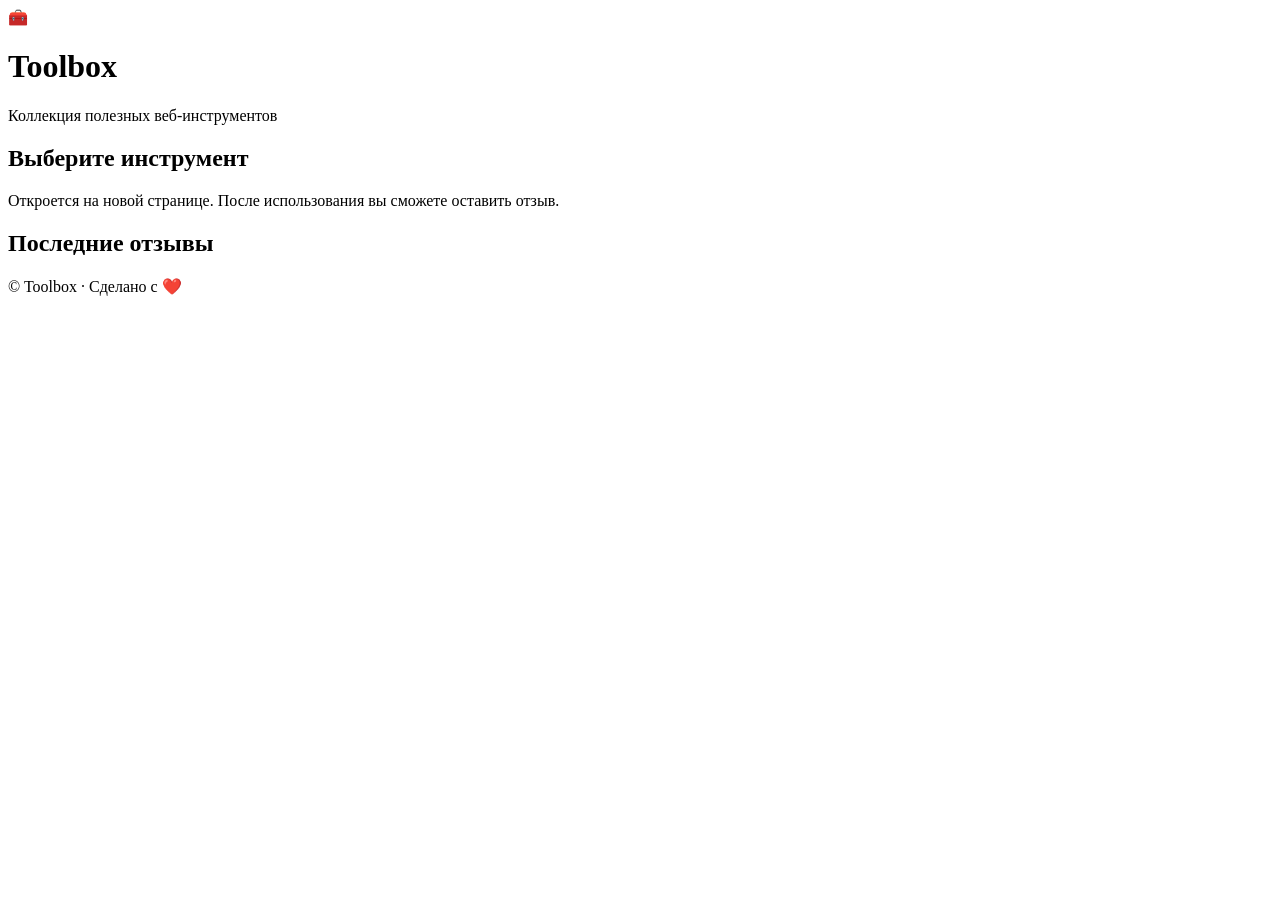
==== index.html @ dfa00b99 "Create index.html" ====
<!DOCTYPE html>
<html lang="ru">
<head>
<meta charset="UTF-8">
<meta name="viewport" content="width=device-width, initial-scale=1.0">
<title>Toolbox — мои инструменты</title>
<link rel="stylesheet" href="css/style.css">
</head>
<body>
  <header class="site-header">
    <div class="wrap">
      <div class="brand">
        <div class="brand-logo">🧰</div>
        <div>
          <h1>Toolbox</h1>
          <p>Коллекция полезных веб-инструментов</p>
        </div>
      </div>
    </div>
  </header>

  <main class="wrap">
    <section class="intro">
      <h2>Выберите инструмент</h2>
      <p>Откроется на новой странице. После использования вы сможете оставить отзыв.</p>
    </section>

    <section id="toolsGrid" class="tools-grid" aria-live="polite"></section>

    <section class="reviews-summary">
      <h2>Последние отзывы</h2>
      <div id="recentReviews" class="recent-reviews"></div>
    </section>
  </main>

  <footer class="site-footer">
    <div class="wrap">
      <p>© <span id="year"></span> Toolbox · Сделано с ❤️</p>
    </div>
  </footer>

  <script src="js/tools.js"></script>
  <script src="js/reviews.js"></script>
  <script src="js/main.js"></script>
</body>
</html>
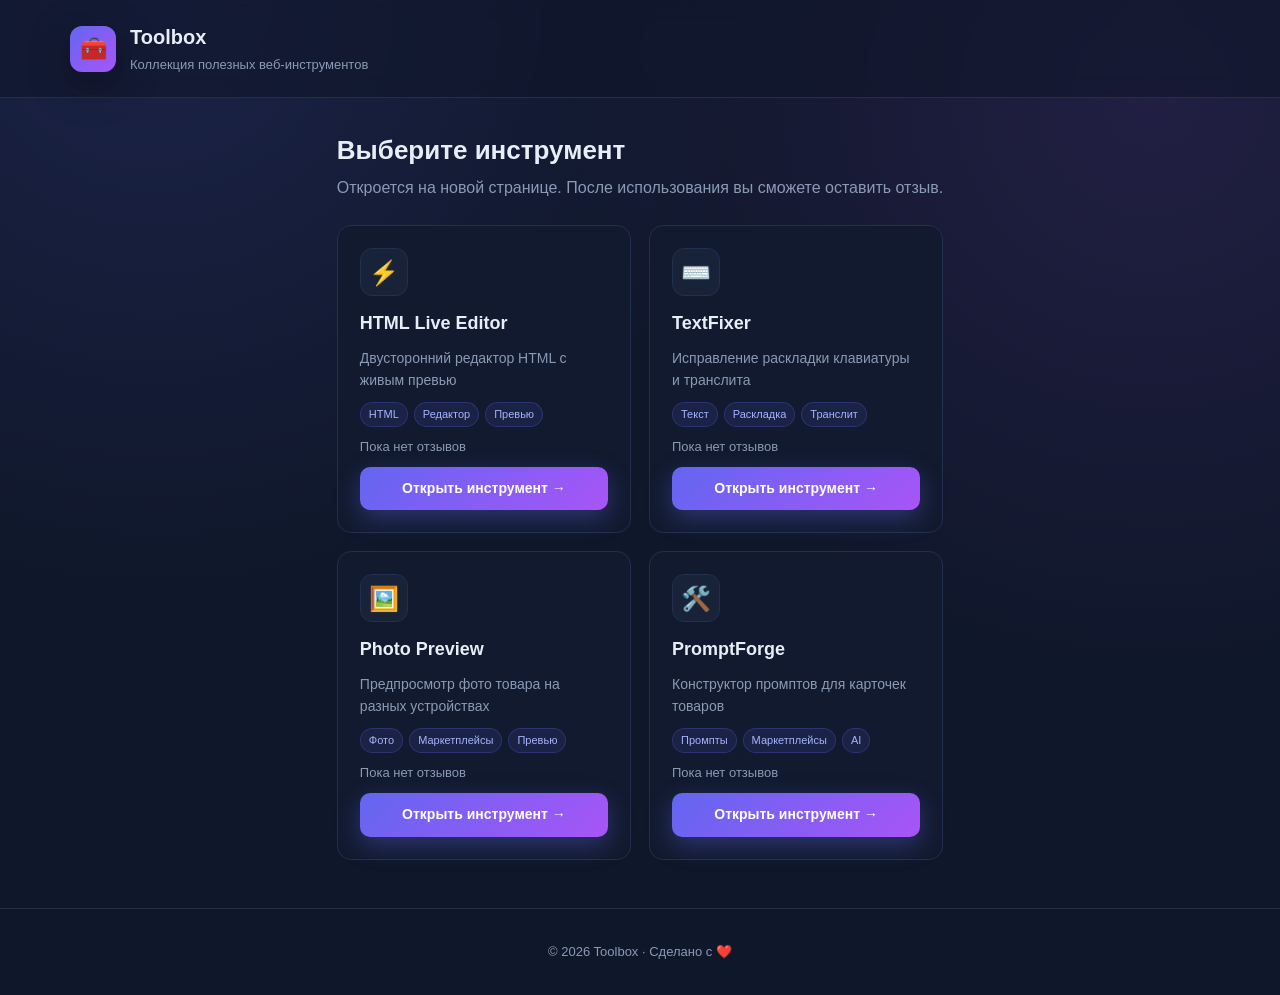
==== commit 2c32bed3: "Update index.html" ====
--- a/index.html
+++ b/index.html
@@ -26,11 +26,6 @@
     </section>
 
     <section id="toolsGrid" class="tools-grid" aria-live="polite"></section>
-
-    <section class="reviews-summary">
-      <h2>Последние отзывы</h2>
-      <div id="recentReviews" class="recent-reviews"></div>
-    </section>
   </main>
 
   <footer class="site-footer">
--- a/css/style.css
+++ b/css/style.css
@@ -0,0 +1,196 @@
+:root {
+  --bg: #0f172a;
+  --surface: #111a2e;
+  --surface-2: #182238;
+  --text: #e8eef8;
+  --muted: #8a9ab5;
+  --border: #22304d;
+  --accent-1: #6366f1;
+  --accent-2: #a855f7;
+  --accent-3: #4f7cf7;
+  --danger: #ef4444;
+  --radius: 14px;
+  --shadow: 0 12px 40px rgba(0,0,0,.35);
+}
+
+* { box-sizing: border-box; }
+html, body { margin: 0; padding: 0; }
+body {
+  font-family: -apple-system, "Segoe UI", Roboto, Arial, sans-serif;
+  background:
+    radial-gradient(circle at 12% 0%, rgba(99,102,241,.15), transparent 40%),
+    radial-gradient(circle at 90% 10%, rgba(168,85,247,.12), transparent 40%),
+    var(--bg);
+  color: var(--text);
+  min-height: 100vh;
+  display: flex;
+  flex-direction: column;
+  line-height: 1.55;
+}
+a { color: inherit; text-decoration: none; }
+.wrap { max-width: 1180px; margin: 0 auto; padding: 0 20px; }
+.narrow { max-width: 720px; }
+.muted { color: var(--muted); }
+.hidden { display: none !important; }
+.center { text-align: center; }
+
+/* Header */
+.site-header {
+  padding: 22px 0;
+  border-bottom: 1px solid var(--border);
+  background: rgba(15,23,42,.6);
+  backdrop-filter: blur(10px);
+  position: sticky; top: 0; z-index: 10;
+}
+.site-header.compact { padding: 14px 0; }
+.header-row { display: flex; align-items: center; gap: 16px; }
+.header-row .spacer { flex: 1; }
+.brand { display: flex; align-items: center; gap: 14px; }
+.brand-logo {
+  width: 46px; height: 46px; border-radius: 12px;
+  display: grid; place-items: center; font-size: 22px;
+  background: linear-gradient(135deg, var(--accent-1), var(--accent-2));
+  box-shadow: var(--shadow);
+}
+.brand h1 { margin: 0; font-size: 20px; }
+.brand p { margin: 2px 0 0; font-size: 13px; color: var(--muted); }
+.back-link { color: var(--muted); font-size: 14px; }
+.back-link:hover { color: var(--text); }
+#toolTitle { font-size: 18px; margin: 0; }
+
+/* Main */
+main.wrap { padding-top: 32px; padding-bottom: 48px; flex: 1; }
+.intro h2 { margin: 0 0 6px; font-size: 26px; }
+.intro p { margin: 0 0 24px; color: var(--muted); }
+
+.tools-grid {
+  display: grid;
+  grid-template-columns: repeat(auto-fill, minmax(260px, 1fr));
+  gap: 18px;
+}
+.tool-card {
+  background: var(--surface);
+  border: 1px solid var(--border);
+  border-radius: var(--radius);
+  padding: 22px;
+  display: flex; flex-direction: column; gap: 10px;
+  transition: transform .15s ease, border-color .15s ease;
+}
+.tool-card:hover { transform: translateY(-2px); border-color: var(--accent-1); }
+.tool-icon {
+  width: 48px; height: 48px; border-radius: 12px;
+  display: grid; place-items: center; font-size: 24px;
+  background: var(--surface-2);
+  border: 1px solid var(--border);
+}
+.tool-card h3 { margin: 4px 0 0; font-size: 18px; }
+.tool-card p { margin: 0; color: var(--muted); font-size: 14px; flex: 1; }
+.tags { display: flex; flex-wrap: wrap; gap: 6px; }
+.tag {
+  font-size: 11px; padding: 3px 8px; border-radius: 999px;
+  background: rgba(99,102,241,.12); color: #a5b4fc;
+  border: 1px solid rgba(99,102,241,.25);
+}
+.rating { font-size: 13px; display: flex; align-items: center; gap: 8px; flex-wrap: wrap; }
+.stars { color: #fbbf24; letter-spacing: 2px; }
+.stars.small { font-size: 12px; }
+.rating-meta { color: var(--muted); }
+
+/* Buttons */
+.btn {
+  display: inline-flex; align-items: center; justify-content: center; gap: 6px;
+  padding: 11px 18px; border-radius: 10px;
+  border: 1px solid var(--border);
+  background: var(--surface-2);
+  color: var(--text); font-weight: 600; font-size: 14px;
+  cursor: pointer; transition: transform .15s ease, border-color .15s ease, background .15s ease;
+}
+.btn:hover { transform: translateY(-1px); border-color: var(--accent-1); }
+.btn.primary {
+  border: 0;
+  background: linear-gradient(135deg, var(--accent-1), var(--accent-2));
+  color: #fff;
+  box-shadow: 0 8px 24px rgba(99,102,241,.35);
+}
+.btn.primary:hover { filter: brightness(1.08); }
+
+/* Reviews summary */
+.reviews-summary { margin-top: 48px; }
+.reviews-summary h2 { font-size: 22px; margin: 0 0 16px; }
+.recent-reviews { display: grid; grid-template-columns: repeat(auto-fill, minmax(280px, 1fr)); gap: 14px; }
+.review-item {
+  background: var(--surface); border: 1px solid var(--border);
+  border-radius: 12px; padding: 14px 16px;
+}
+.review-head { display: flex; justify-content: space-between; align-items: center; gap: 8px; margin-bottom: 6px; }
+.review-item p { margin: 0 0 6px; font-size: 14px; }
+
+/* Tool page */
+.stage { padding: 24px 0 40px; flex: 1; }
+.iframe-shell {
+  border: 1px solid var(--border);
+  border-radius: var(--radius);
+  overflow: hidden;
+  background: #0b1222;
+  height: calc(100vh - 220px);
+  min-height: 480px;
+}
+.iframe-shell iframe {
+  width: 100%; height: 100%; border: 0; display: block;
+  background: #fff;
+}
+.actions {
+  display: flex; flex-wrap: wrap; gap: 12px;
+  margin-top: 18px; justify-content: center;
+}
+
+/* Review card */
+.review-card {
+  background: var(--surface); border: 1px solid var(--border);
+  border-radius: var(--radius); padding: 28px; box-shadow: var(--shadow);
+}
+.review-card h2 { margin: 0 0 4px; font-size: 22px; }
+.review-card > p { margin: 0 0 22px; }
+.stars-field { border: 0; padding: 0; margin: 0 0 18px; }
+.stars-field legend { font-weight: 600; margin-bottom: 10px; }
+.star-input { display: flex; gap: 6px; }
+.star-input button {
+  background: transparent; border: 0; cursor: pointer;
+  font-size: 34px; line-height: 1; color: #2c3a55;
+  padding: 0 4px; transition: color .15s ease, transform .15s ease;
+}
+.star-input button:hover,
+.star-input button.active { color: #fbbf24; transform: scale(1.05); }
+.error-text { color: var(--danger); font-size: 13px; margin-top: 6px; min-height: 16px; }
+.field { display: flex; flex-direction: column; gap: 8px; margin-bottom: 6px; }
+.field textarea {
+  width: 100%; resize: vertical; padding: 12px;
+  background: var(--surface-2); color: var(--text);
+  border: 1px solid var(--border); border-radius: 10px;
+  font: inherit;
+}
+.field textarea:focus { outline: none; border-color: var(--accent-1); }
+
+/* Thanks */
+.thanks-card {
+  background: var(--surface); border: 1px solid var(--border);
+  border-radius: var(--radius); padding: 40px 28px;
+  box-shadow: var(--shadow);
+}
+.thanks-emoji { font-size: 54px; margin-bottom: 8px; }
+.thanks-card h2 { margin: 0 0 8px; }
+.thanks-card .btn { margin-top: 16px; }
+
+/* Footer */
+.site-footer {
+  border-top: 1px solid var(--border);
+  padding: 20px 0;
+  color: var(--muted);
+  font-size: 13px;
+  text-align: center;
+}
+
+@media (max-width: 640px) {
+  .iframe-shell { height: 70vh; }
+  .star-input button { font-size: 30px; }
+}
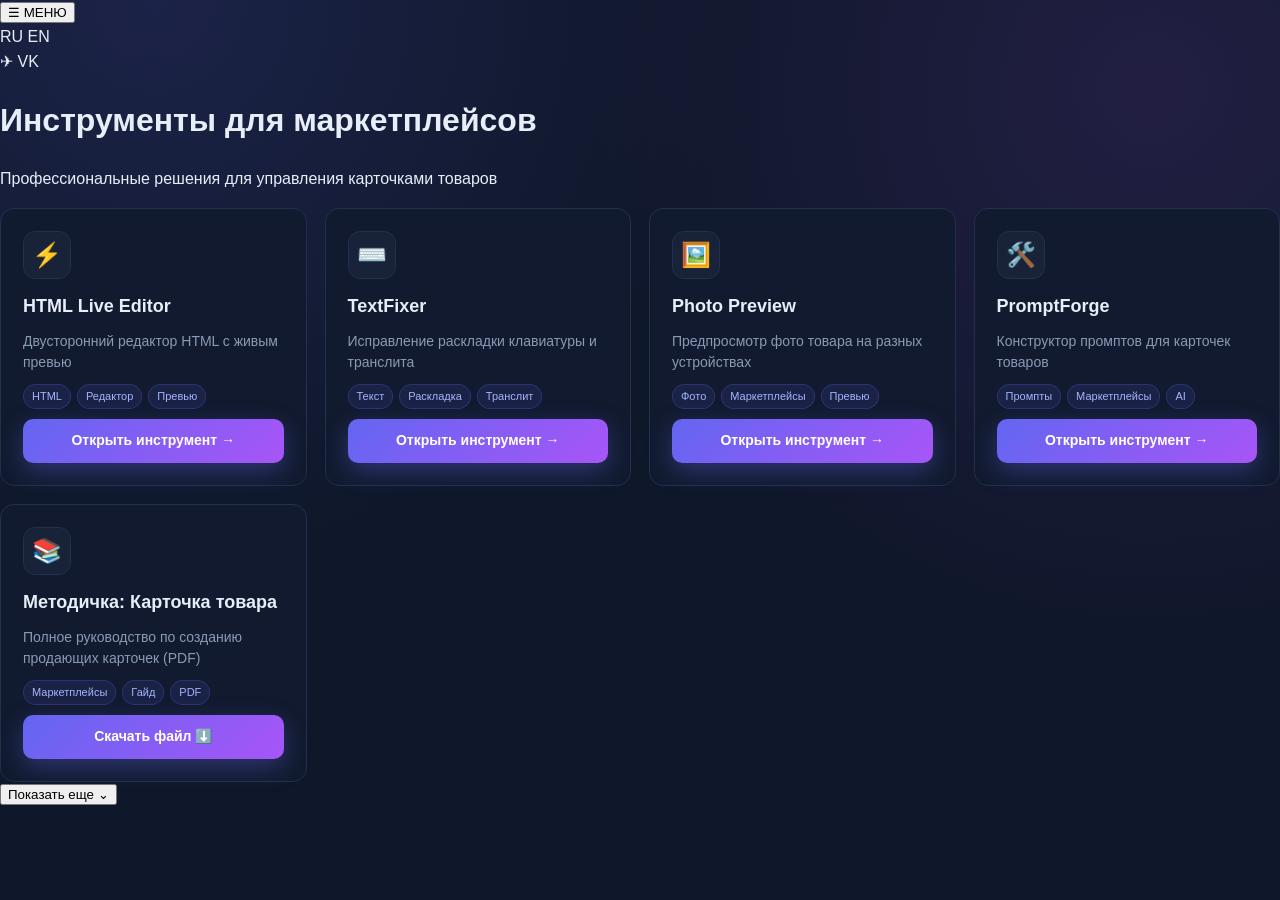
==== commit b88065fc: "Update index.html" ====
--- a/index.html
+++ b/index.html
@@ -7,35 +7,39 @@
 <link rel="stylesheet" href="css/style.css">
 </head>
 <body>
-  <header class="site-header">
-    <div class="wrap">
-      <div class="brand">
-        <div class="brand-logo">🧰</div>
-        <div>
-          <h1>Toolbox</h1>
-          <p>Коллекция полезных веб-инструментов</p>
-        </div>
+
+  <!-- Боковое меню -->
+  <aside class="sidebar">
+    <div class="sidebar-top">
+      <button class="menu-btn">☰ <span>МЕНЮ</span></button>
+      <div class="lang-switch">
+        <a href="#" class="active">RU</a>
+        <a href="#">EN</a>
       </div>
     </div>
-  </header>
+    <div class="sidebar-bottom">
+      <a href="#" title="Telegram">✈</a>
+      <a href="#" title="VK">VK</a>
+    </div>
+  </aside>
 
-  <main class="wrap">
-    <section class="intro">
-      <h2>Выберите инструмент</h2>
-      <p>Откроется на новой странице. После использования вы сможете оставить отзыв.</p>
-    </section>
+  <!-- Основная рабочая область -->
+  <main class="main-content">
+    <header class="page-header">
+      <h1>Инструменты для маркетплейсов</h1>
+      <p>Профессиональные решения для управления карточками товаров</p>
+    </header>
 
+    <!-- Сетка карточек -->
     <section id="toolsGrid" class="tools-grid" aria-live="polite"></section>
+
+    <!-- Кнопка "Показать еще" (пока просто для красоты, как на макете) -->
+    <div class="load-more-container">
+      <button class="btn-load-more">Показать еще <span>⌄</span></button>
+    </div>
   </main>
 
-  <footer class="site-footer">
-    <div class="wrap">
-      <p>© <span id="year"></span> Toolbox · Сделано с ❤️</p>
-    </div>
-  </footer>
-
   <script src="js/tools.js"></script>
-  <script src="js/reviews.js"></script>
   <script src="js/main.js"></script>
 </body>
 </html>
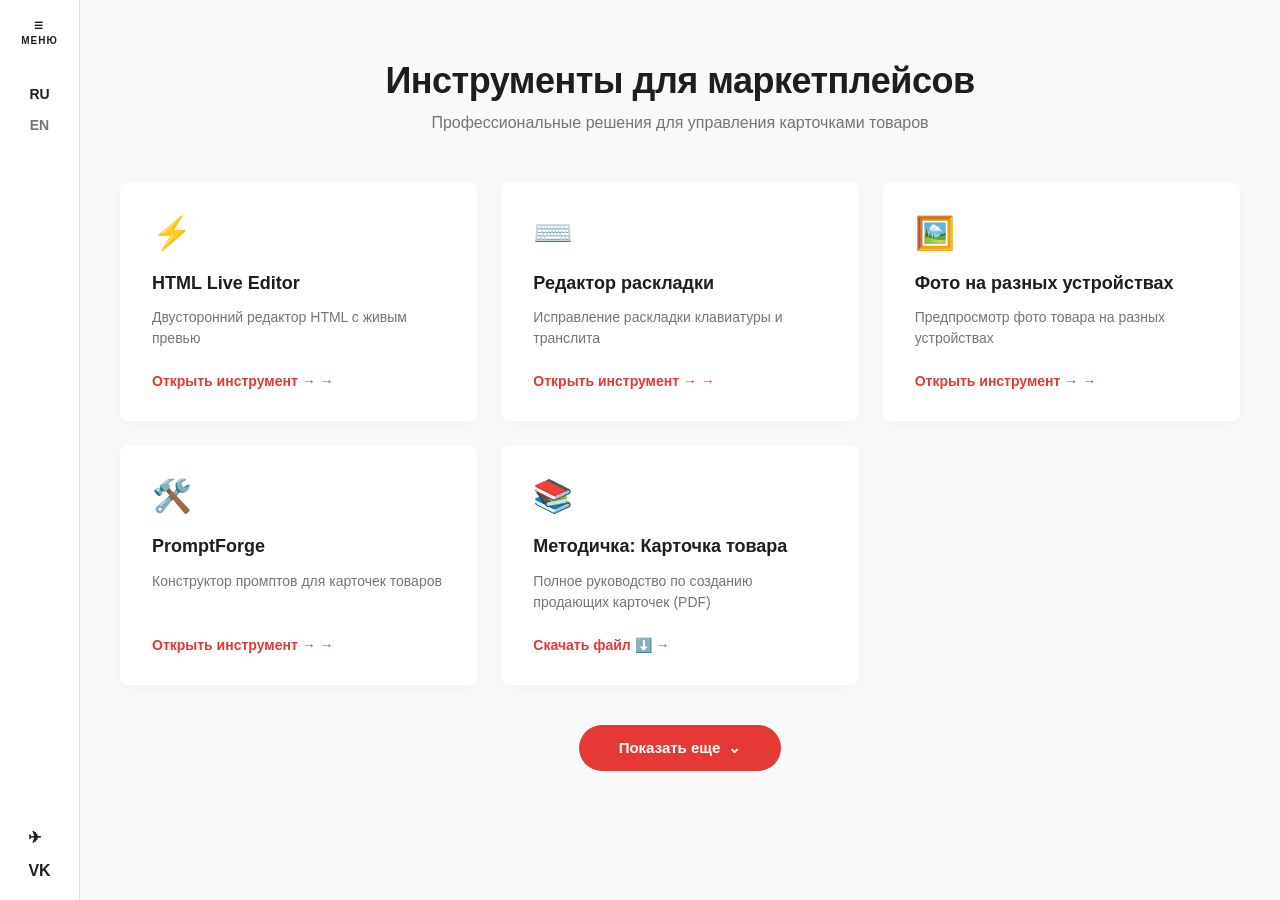
==== commit e42679e3: "Update index.html" ====
--- a/index.html
+++ b/index.html
@@ -6,7 +6,7 @@
 <title>Toolbox — мои инструменты</title>
 <link rel="stylesheet" href="css/style.css">
 </head>
-<body>
+<body class="page-home">
 
   <!-- Боковое меню -->
   <aside class="sidebar">
--- a/css/style.css
+++ b/css/style.css
@@ -1,196 +1,265 @@
+/* =========================================================
+   ПЕРЕМЕННЫЕ (Цвета и размеры)
+========================================================= */
 :root {
-  --bg: #0f172a;
-  --surface: #111a2e;
-  --surface-2: #182238;
-  --text: #e8eef8;
-  --muted: #8a9ab5;
-  --border: #22304d;
-  --accent-1: #6366f1;
-  --accent-2: #a855f7;
-  --accent-3: #4f7cf7;
-  --danger: #ef4444;
-  --radius: 14px;
-  --shadow: 0 12px 40px rgba(0,0,0,.35);
-}
-
-* { box-sizing: border-box; }
-html, body { margin: 0; padding: 0; }
+  --bg: #f8f9fa;           /* Светло-серый фон */
+  --surface: #ffffff;      /* Белый фон карточек и меню */
+  --text-main: #1e1e1e;    /* Основной темный текст */
+  --text-muted: #757575;   /* Серый текст (описания) */
+  --border: #e0e0e0;       /* Цвет границ */
+  --accent: #e53935;       /* Красный цвет (кнопки) */
+  --accent-hover: #c62828; /* Красный при наведении */
+  --radius: 8px;           /* Закругление углов */
+  --sidebar-width: 80px;   /* Ширина левого меню */
+}
+
+/* =========================================================
+   БАЗОВЫЕ СТИЛИ
+========================================================= */
+* { box-sizing: border-box; margin: 0; padding: 0; }
+
 body {
-  font-family: -apple-system, "Segoe UI", Roboto, Arial, sans-serif;
-  background:
-    radial-gradient(circle at 12% 0%, rgba(99,102,241,.15), transparent 40%),
-    radial-gradient(circle at 90% 10%, rgba(168,85,247,.12), transparent 40%),
-    var(--bg);
-  color: var(--text);
+  font-family: 'Segoe UI', Roboto, Helvetica, Arial, sans-serif;
+  background: var(--bg);
+  color: var(--text-main);
   min-height: 100vh;
-  display: flex;
-  flex-direction: column;
-  line-height: 1.55;
-}
+}
+
 a { color: inherit; text-decoration: none; }
-.wrap { max-width: 1180px; margin: 0 auto; padding: 0 20px; }
-.narrow { max-width: 720px; }
-.muted { color: var(--muted); }
+.muted { color: var(--text-muted); }
 .hidden { display: none !important; }
 .center { text-align: center; }
 
-/* Header */
-.site-header {
-  padding: 22px 0;
-  border-bottom: 1px solid var(--border);
-  background: rgba(15,23,42,.6);
-  backdrop-filter: blur(10px);
-  position: sticky; top: 0; z-index: 10;
-}
-.site-header.compact { padding: 14px 0; }
-.header-row { display: flex; align-items: center; gap: 16px; }
-.header-row .spacer { flex: 1; }
-.brand { display: flex; align-items: center; gap: 14px; }
-.brand-logo {
-  width: 46px; height: 46px; border-radius: 12px;
-  display: grid; place-items: center; font-size: 22px;
-  background: linear-gradient(135deg, var(--accent-1), var(--accent-2));
-  box-shadow: var(--shadow);
-}
-.brand h1 { margin: 0; font-size: 20px; }
-.brand p { margin: 2px 0 0; font-size: 13px; color: var(--muted); }
-.back-link { color: var(--muted); font-size: 14px; }
-.back-link:hover { color: var(--text); }
-#toolTitle { font-size: 18px; margin: 0; }
-
-/* Main */
-main.wrap { padding-top: 32px; padding-bottom: 48px; flex: 1; }
-.intro h2 { margin: 0 0 6px; font-size: 26px; }
-.intro p { margin: 0 0 24px; color: var(--muted); }
-
+/* =========================================================
+   ГЛАВНАЯ СТРАНИЦА (index.html)
+========================================================= */
+body.page-home {
+  display: flex; /* Включаем боковое меню */
+}
+
+/* --- Боковое меню --- */
+.sidebar {
+  width: var(--sidebar-width);
+  background: var(--surface);
+  border-right: 1px solid var(--border);
+  position: fixed;
+  top: 0;
+  bottom: 0;
+  left: 0;
+  display: flex;
+  flex-direction: column;
+  justify-content: space-between;
+  align-items: center;
+  padding: 20px 0;
+  z-index: 100;
+}
+
+.sidebar-top { display: flex; flex-direction: column; align-items: center; gap: 40px; width: 100%; }
+
+.menu-btn {
+  background: none; border: none; cursor: pointer;
+  display: flex; flex-direction: column; align-items: center; gap: 4px;
+  font-size: 10px; font-weight: 700; color: var(--text-main); letter-spacing: 1px;
+}
+.menu-btn span { font-size: 10px; }
+
+.lang-switch { display: flex; flex-direction: column; gap: 15px; align-items: center; font-weight: 700; font-size: 14px; }
+.lang-switch a { color: var(--text-muted); transition: color 0.2s; }
+.lang-switch a:hover, .lang-switch a.active { color: var(--text-main); }
+
+.sidebar-bottom { display: flex; flex-direction: column; gap: 15px; }
+.sidebar-bottom a { color: var(--text-main); font-weight: bold; font-size: 16px; }
+
+/* --- Контент главной --- */
+.main-content {
+  margin-left: var(--sidebar-width);
+  flex: 1;
+  padding: 60px 40px;
+  max-width: 1600px;
+}
+
+.page-header { text-align: center; margin-bottom: 50px; }
+.page-header h1 { font-size: 36px; font-weight: 800; margin-bottom: 12px; letter-spacing: -0.5px; }
+.page-header p { color: var(--text-muted); font-size: 16px; }
+
+/* --- Сетка карточек --- */
 .tools-grid {
   display: grid;
-  grid-template-columns: repeat(auto-fill, minmax(260px, 1fr));
-  gap: 18px;
-}
+  grid-template-columns: repeat(3, 1fr); /* Строго 3 колонки */
+  gap: 24px;
+  margin-bottom: 40px;
+}
+
+/* --- Карточка инструмента --- */
 .tool-card {
   background: var(--surface);
+  border-radius: var(--radius);
+  padding: 32px;
+  display: flex;
+  flex-direction: column;
+  box-shadow: 0 2px 10px rgba(0,0,0,0.03);
+  transition: box-shadow 0.2s, transform 0.2s;
+}
+.tool-card:hover {
+  box-shadow: 0 8px 24px rgba(0,0,0,0.08);
+  transform: translateY(-2px);
+}
+
+.tool-card .tool-icon { font-size: 32px; margin-bottom: 20px; }
+.tool-card h3 { font-size: 18px; font-weight: 700; margin-bottom: 12px; line-height: 1.3; }
+.tool-card p { color: var(--text-muted); font-size: 14px; line-height: 1.5; margin-bottom: 24px; flex-grow: 1; }
+.tags { display: none; } /* Скрываем теги в стиле РЭЦ */
+
+/* --- Кнопки на главной --- */
+.btn {
+  display: inline-block;
+  font-weight: 600;
+  font-size: 14px;
+  cursor: pointer;
+  transition: 0.2s;
+}
+
+.btn.primary {
+  color: var(--accent);
+  background: transparent;
+  padding: 0;
+  border: none;
+}
+.btn.primary::after { content: ' →'; transition: margin-left 0.2s; }
+.btn.primary:hover { color: var(--accent-hover); }
+.btn.primary:hover::after { margin-left: 6px; }
+
+.load-more-container { text-align: center; margin-top: 20px; }
+.btn-load-more {
+  background: var(--accent);
+  color: white;
+  border: none;
+  border-radius: 30px;
+  padding: 14px 40px;
+  font-size: 15px;
+  font-weight: 600;
+  cursor: pointer;
+  transition: background 0.2s;
+  display: inline-flex;
+  align-items: center;
+  gap: 8px;
+}
+.btn-load-more:hover { background: var(--accent-hover); }
+
+/* =========================================================
+   СТРАНИЦА ИНСТРУМЕНТА (tool.html)
+========================================================= */
+body.tool-page {
+  display: block; /* Отключаем флекс от главной */
+}
+
+/* --- Шапка страницы инструмента --- */
+.site-header {
+  background: var(--surface);
+  border-bottom: 1px solid var(--border);
+  padding: 15px 40px;
+}
+
+.header-row {
+  max-width: 1200px;
+  margin: 0 auto;
+  display: flex;
+  align-items: center;
+  gap: 20px;
+}
+
+.back-link {
+  color: var(--accent);
+  font-weight: 600;
+  font-size: 14px;
+}
+.back-link:hover { text-decoration: underline; }
+
+#toolTitle { font-size: 20px; margin: 0; }
+
+/* --- Сцены (вкладки) --- */
+.stage {
+  padding: 40px 20px;
+  display: flex;
+  justify-content: center;
+}
+
+.wrap { width: 100%; max-width: 1100px; margin: 0 auto; }
+.wrap.narrow { max-width: 650px; }
+
+/* --- Рамка инструмента (iframe) --- */
+.iframe-shell {
+  width: 100%;
+  height: 70vh;
+  min-height: 500px;
+  background: white;
+  border-radius: var(--radius);
+  box-shadow: 0 4px 20px rgba(0,0,0,0.05);
+  overflow: hidden;
+  margin-bottom: 20px;
+}
+.iframe-shell iframe { width: 100%; height: 100%; border: none; }
+
+.actions {
+  display: flex;
+  gap: 15px;
+  justify-content: center;
+  margin-top: 20px;
+}
+
+/* --- Карточка отзыва --- */
+.review-card {
+  background: white;
+  padding: 40px;
+  border-radius: var(--radius);
+  box-shadow: 0 4px 20px rgba(0,0,0,0.05);
+}
+.review-card h2 { font-size: 24px; margin-bottom: 10px; }
+.review-card .muted { margin-bottom: 30px; }
+
+/* --- Кнопки на странице инструмента --- */
+.tool-page .btn {
+  background: var(--surface);
+  color: var(--text-main);
   border: 1px solid var(--border);
-  border-radius: var(--radius);
-  padding: 22px;
-  display: flex; flex-direction: column; gap: 10px;
-  transition: transform .15s ease, border-color .15s ease;
-}
-.tool-card:hover { transform: translateY(-2px); border-color: var(--accent-1); }
-.tool-icon {
-  width: 48px; height: 48px; border-radius: 12px;
-  display: grid; place-items: center; font-size: 24px;
-  background: var(--surface-2);
-  border: 1px solid var(--border);
-}
-.tool-card h3 { margin: 4px 0 0; font-size: 18px; }
-.tool-card p { margin: 0; color: var(--muted); font-size: 14px; flex: 1; }
-.tags { display: flex; flex-wrap: wrap; gap: 6px; }
-.tag {
-  font-size: 11px; padding: 3px 8px; border-radius: 999px;
-  background: rgba(99,102,241,.12); color: #a5b4fc;
-  border: 1px solid rgba(99,102,241,.25);
-}
-.rating { font-size: 13px; display: flex; align-items: center; gap: 8px; flex-wrap: wrap; }
-.stars { color: #fbbf24; letter-spacing: 2px; }
-.stars.small { font-size: 12px; }
-.rating-meta { color: var(--muted); }
-
-/* Buttons */
-.btn {
-  display: inline-flex; align-items: center; justify-content: center; gap: 6px;
-  padding: 11px 18px; border-radius: 10px;
-  border: 1px solid var(--border);
-  background: var(--surface-2);
-  color: var(--text); font-weight: 600; font-size: 14px;
-  cursor: pointer; transition: transform .15s ease, border-color .15s ease, background .15s ease;
-}
-.btn:hover { transform: translateY(-1px); border-color: var(--accent-1); }
-.btn.primary {
-  border: 0;
-  background: linear-gradient(135deg, var(--accent-1), var(--accent-2));
-  color: #fff;
-  box-shadow: 0 8px 24px rgba(99,102,241,.35);
-}
-.btn.primary:hover { filter: brightness(1.08); }
-
-/* Reviews summary */
-.reviews-summary { margin-top: 48px; }
-.reviews-summary h2 { font-size: 22px; margin: 0 0 16px; }
-.recent-reviews { display: grid; grid-template-columns: repeat(auto-fill, minmax(280px, 1fr)); gap: 14px; }
-.review-item {
-  background: var(--surface); border: 1px solid var(--border);
-  border-radius: 12px; padding: 14px 16px;
-}
-.review-head { display: flex; justify-content: space-between; align-items: center; gap: 8px; margin-bottom: 6px; }
-.review-item p { margin: 0 0 6px; font-size: 14px; }
-
-/* Tool page */
-.stage { padding: 24px 0 40px; flex: 1; }
-.iframe-shell {
-  border: 1px solid var(--border);
-  border-radius: var(--radius);
-  overflow: hidden;
-  background: #0b1222;
-  height: calc(100vh - 220px);
-  min-height: 480px;
-}
-.iframe-shell iframe {
-  width: 100%; height: 100%; border: 0; display: block;
-  background: #fff;
-}
-.actions {
-  display: flex; flex-wrap: wrap; gap: 12px;
-  margin-top: 18px; justify-content: center;
-}
-
-/* Review card */
-.review-card {
-  background: var(--surface); border: 1px solid var(--border);
-  border-radius: var(--radius); padding: 28px; box-shadow: var(--shadow);
-}
-.review-card h2 { margin: 0 0 4px; font-size: 22px; }
-.review-card > p { margin: 0 0 22px; }
-.stars-field { border: 0; padding: 0; margin: 0 0 18px; }
-.stars-field legend { font-weight: 600; margin-bottom: 10px; }
-.star-input { display: flex; gap: 6px; }
-.star-input button {
-  background: transparent; border: 0; cursor: pointer;
-  font-size: 34px; line-height: 1; color: #2c3a55;
-  padding: 0 4px; transition: color .15s ease, transform .15s ease;
-}
-.star-input button:hover,
-.star-input button.active { color: #fbbf24; transform: scale(1.05); }
-.error-text { color: var(--danger); font-size: 13px; margin-top: 6px; min-height: 16px; }
-.field { display: flex; flex-direction: column; gap: 8px; margin-bottom: 6px; }
-.field textarea {
-  width: 100%; resize: vertical; padding: 12px;
-  background: var(--surface-2); color: var(--text);
-  border: 1px solid var(--border); border-radius: 10px;
-  font: inherit;
-}
-.field textarea:focus { outline: none; border-color: var(--accent-1); }
-
-/* Thanks */
+  padding: 12px 24px;
+  border-radius: 6px;
+}
+.tool-page .btn:hover { background: #f1f1f1; }
+.tool-page .btn.primary {
+  background: var(--accent);
+  color: white;
+  border-color: var(--accent);
+}
+.tool-page .btn.primary:hover { background: var(--accent-hover); }
+
+/* --- Страница благодарности --- */
 .thanks-card {
   background: var(--surface); border: 1px solid var(--border);
   border-radius: var(--radius); padding: 40px 28px;
-  box-shadow: var(--shadow);
-}
-.thanks-emoji { font-size: 54px; margin-bottom: 8px; }
-.thanks-card h2 { margin: 0 0 8px; }
-.thanks-card .btn { margin-top: 16px; }
-
-/* Footer */
-.site-footer {
-  border-top: 1px solid var(--border);
-  padding: 20px 0;
-  color: var(--muted);
-  font-size: 13px;
-  text-align: center;
-}
-
-@media (max-width: 640px) {
-  .iframe-shell { height: 70vh; }
-  .star-input button { font-size: 30px; }
-}
+  box-shadow: 0 4px 20px rgba(0,0,0,0.05); text-align: center;
+}
+.thanks-emoji { font-size: 54px; margin-bottom: 15px; }
+.thanks-card h2 { margin: 0 0 10px; }
+.thanks-card .btn { margin-top: 20px; }
+
+/* =========================================================
+   АДАПТИВ (Для телефонов и планшетов)
+========================================================= */
+@media (max-width: 1200px) {
+  .tools-grid { grid-template-columns: repeat(2, 1fr); }
+}
+
+@media (max-width: 768px) {
+  .sidebar { width: 60px; }
+  :root { --sidebar-width: 60px; }
+  .main-content { padding: 40px 20px; }
+  .tools-grid { grid-template-columns: 1fr; }
+  .page-header h1 { font-size: 26px; }
+  
+  .header-row { flex-direction: column; align-items: flex-start; gap: 10px; }
+  .iframe-shell { height: 60vh; }
+  .review-card { padding: 20px; }
+  .actions { flex-direction: column; }
+  .tool-page .btn { width: 100%; text-align: center; }
+}
